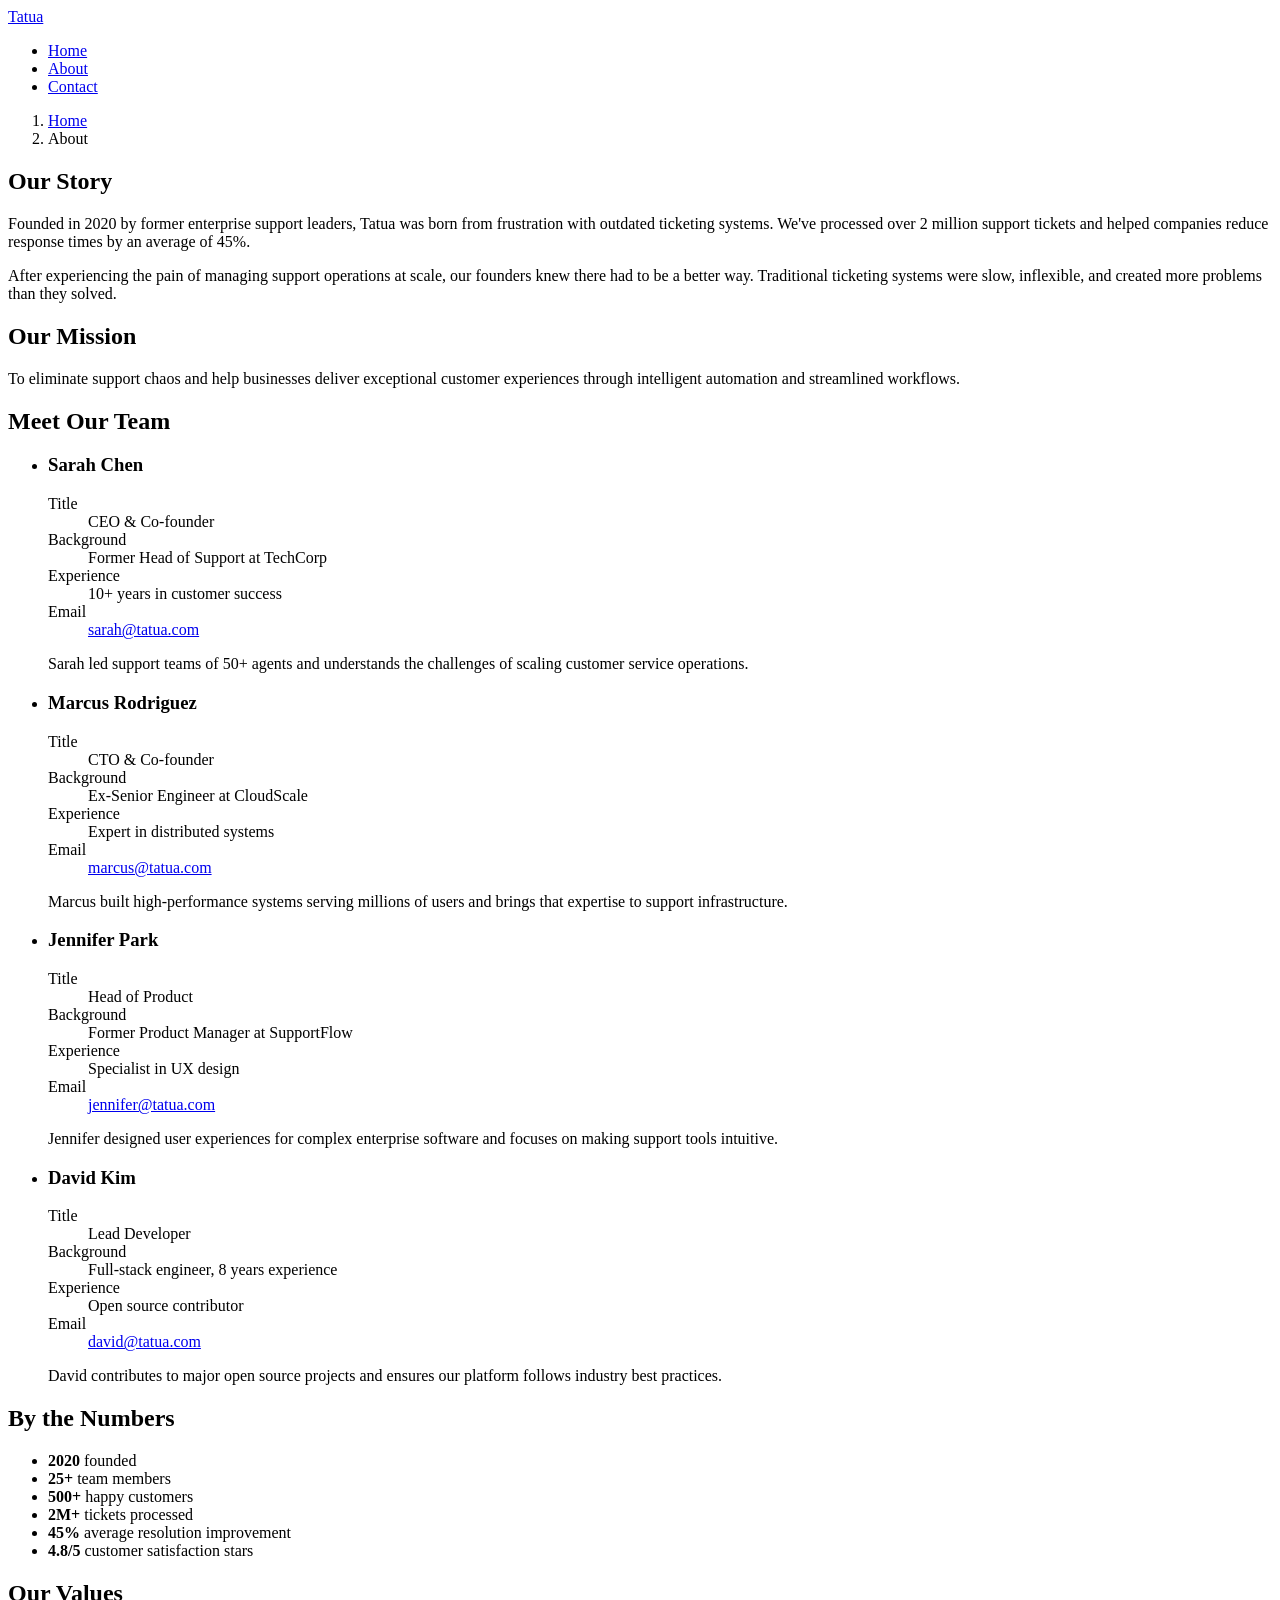
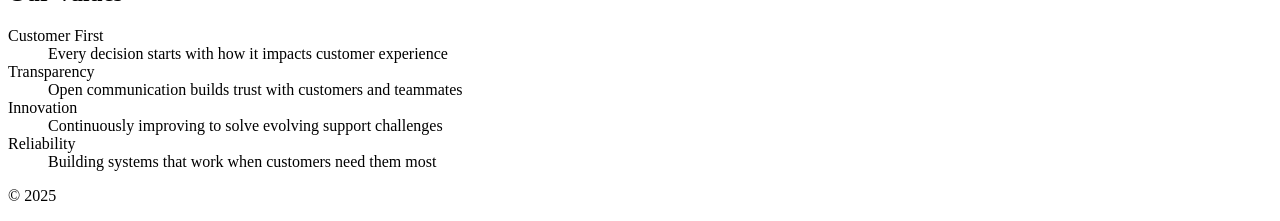
==== pages/about.html @ d792d6c8 "Implement the about.html" ====
<!DOCTYPE html>
<html lang="en">

<head>
    <meta charset="UTF-8">
    <meta name="viewport" content="width=device-width, initial-scale=1.0">
    <title>About Us - Tatua Solutions</title>
    <meta name="description"
        content="Learn about Tatua's mission to eliminate support chaos and meet our team of enterprise support experts.">
    <link rel="stylesheet" href="about.css">
</head>

<body>

    <header>
        <nav>
            <a href="home.html">Tatua</a>
            <ul>
                <li><a href="home.html">Home</a></li>
                <li><a href="about.html">About</a></li>
                <li><a href="contact.html">Contact</a></li>
            </ul>
        </nav>
    </header>

    <nav aria-label="breadcrumb">
        <ol>
            <li><a href="home.html">Home</a></li>
            <li aria-current="page">About</li>
        </ol>
    </nav>

    <main>

        <section id="story">
            <h2>Our Story</h2>
            <p>Founded in 2020 by former enterprise support leaders, Tatua was born from frustration with outdated
                ticketing systems. We've processed over 2 million support tickets and helped companies reduce response
                times by an average of 45%.</p>
            <p>After experiencing the pain of managing support operations at scale, our founders knew there had to be a
                better way. Traditional ticketing systems were slow, inflexible, and created more problems than they
                solved.</p>
        </section>

        <section id="mission">
            <h2>Our Mission</h2>
            <p>To eliminate support chaos and help businesses deliver exceptional customer experiences through
                intelligent automation and streamlined workflows.</p>
        </section>

        <section id="team">
            <h2>Meet Our Team</h2>
            <ul>
                <li>
                    <h3>Sarah Chen</h3>
                    <dl>
                        <dt>Title</dt>
                        <dd>CEO &amp; Co-founder</dd>
                        <dt>Background</dt>
                        <dd>Former Head of Support at TechCorp</dd>
                        <dt>Experience</dt>
                        <dd>10+ years in customer success</dd>
                        <dt>Email</dt>
                        <dd><a href="mailto:sarah@tatua.com">sarah@tatua.com</a></dd>
                    </dl>
                    <p>Sarah led support teams of 50+ agents and understands the challenges of scaling customer service
                        operations.</p>
                </li>
                <li>
                    <h3>Marcus Rodriguez</h3>
                    <dl>
                        <dt>Title</dt>
                        <dd>CTO &amp; Co-founder</dd>
                        <dt>Background</dt>
                        <dd>Ex-Senior Engineer at CloudScale</dd>
                        <dt>Experience</dt>
                        <dd>Expert in distributed systems</dd>
                        <dt>Email</dt>
                        <dd><a href="mailto:marcus@tatua.com">marcus@tatua.com</a></dd>
                    </dl>
                    <p>Marcus built high-performance systems serving millions of users and brings that expertise to
                        support infrastructure.</p>
                </li>
                <li>
                    <h3>Jennifer Park</h3>
                    <dl>
                        <dt>Title</dt>
                        <dd>Head of Product</dd>
                        <dt>Background</dt>
                        <dd>Former Product Manager at SupportFlow</dd>
                        <dt>Experience</dt>
                        <dd>Specialist in UX design</dd>
                        <dt>Email</dt>
                        <dd><a href="mailto:jennifer@tatua.com">jennifer@tatua.com</a></dd>
                    </dl>
                    <p>Jennifer designed user experiences for complex enterprise software and focuses on making support
                        tools intuitive.</p>
                </li>
                <li>
                    <h3>David Kim</h3>
                    <dl>
                        <dt>Title</dt>
                        <dd>Lead Developer</dd>
                        <dt>Background</dt>
                        <dd>Full-stack engineer, 8 years experience</dd>
                        <dt>Experience</dt>
                        <dd>Open source contributor</dd>
                        <dt>Email</dt>
                        <dd><a href="mailto:david@tatua.com">david@tatua.com</a></dd>
                    </dl>
                    <p>David contributes to major open source projects and ensures our platform follows industry best
                        practices.</p>
                </li>
            </ul>
        </section>

        <section id="company-stats">
            <h2>By the Numbers</h2>
            <ul>
                <li><strong>2020</strong> founded</li>
                <li><strong>25+</strong> team members</li>
                <li><strong>500+</strong> happy customers</li>
                <li><strong>2M+</strong> tickets processed</li>
                <li><strong>45%</strong> average resolution improvement</li>
                <li><strong>4.8/5</strong> customer satisfaction stars</li>
            </ul>
        </section>

        <section id="values">
            <h2>Our Values</h2>
            <dl>
                <dt>Customer First</dt>
                <dd>Every decision starts with how it impacts customer experience</dd>
                <dt>Transparency</dt>
                <dd>Open communication builds trust with customers and teammates</dd>
                <dt>Innovation</dt>
                <dd>Continuously improving to solve evolving support challenges</dd>
                <dt>Reliability</dt>
                <dd>Building systems that work when customers need them most</dd>
            </dl>
        </section>

    </main>

    <footer>
        <p>&copy; 2025
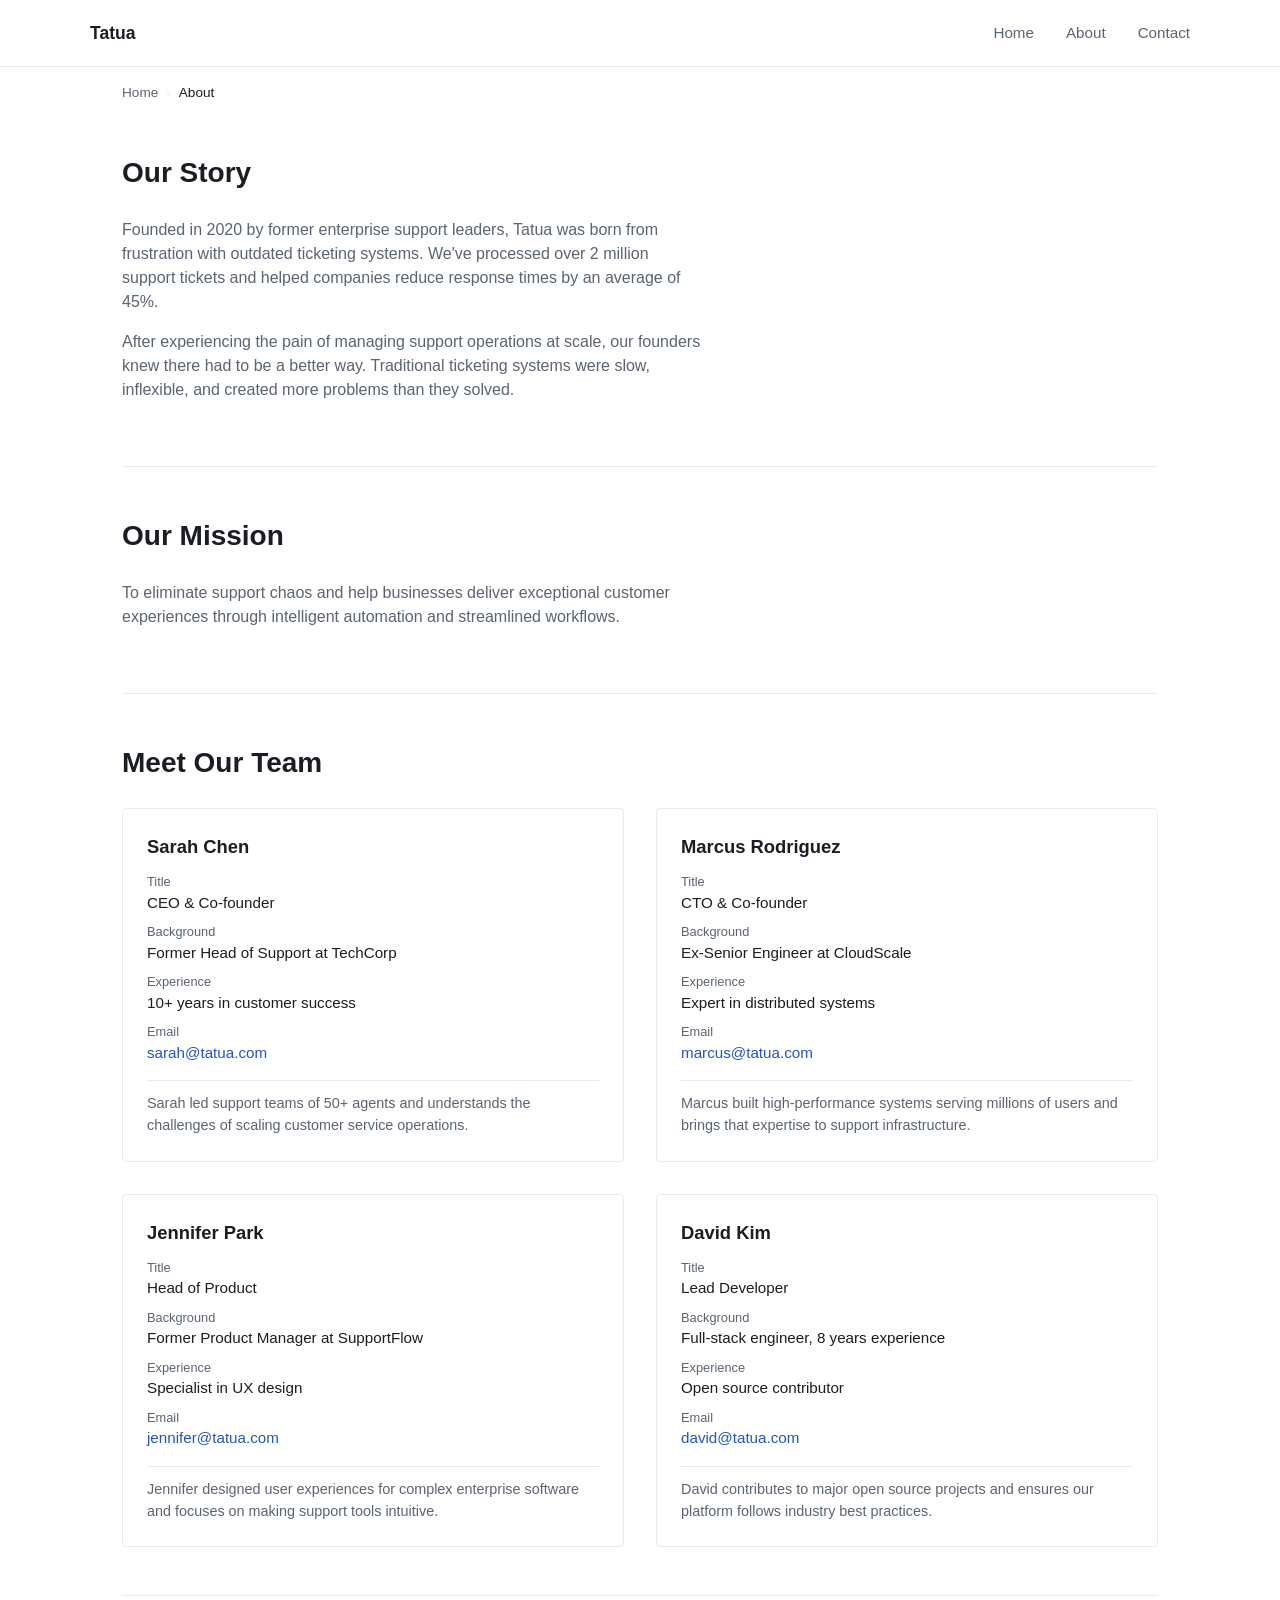
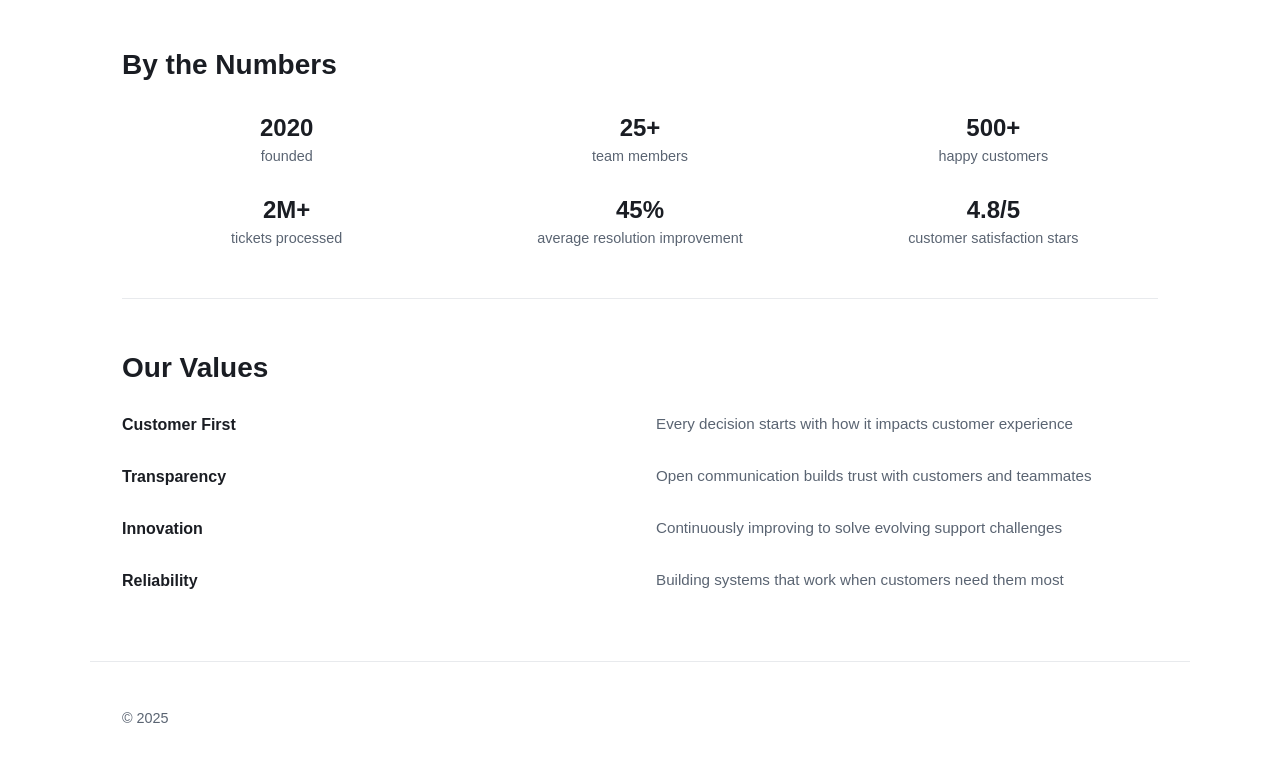
==== commit c53abe84: "Implement about page which features team profiles, breadcrumb, and definition lists" ====
--- a/pages/about.html
+++ b/pages/about.html
@@ -143,4 +143,9 @@
     </main>
 
     <footer>
-        <p>&copy; 2025+        <p>&copy; 2025
+            </footer>
+            
+            </body>
+            
+            </html>
--- a/pages/about.css
+++ b/pages/about.css
@@ -0,0 +1,277 @@
+/* about.css */
+
+:root {
+    --color-bg: #FFFFFF;
+    --color-text: #1A1D23;
+    --color-muted: #5A6472;
+    --color-accent: #2554C7;
+    --color-border: #E8EAED;
+    --font-body: -apple-system, BlinkMacSystemFont, "Segoe UI", Roboto, Helvetica, Arial, sans-serif;
+}
+
+* {
+    box-sizing: border-box;
+}
+
+body {
+    margin: 0;
+    font-family: var(--font-body);
+    color: var(--color-text);
+    line-height: 1.5;
+    background: var(--color-bg);
+}
+
+/* ---------- Header / Nav ---------- */
+
+header {
+    border-bottom: 1px solid var(--color-border);
+    padding: 1.25rem 2rem;
+}
+
+header nav {
+    max-width: 1100px;
+    margin: 0 auto;
+    display: flex;
+    align-items: center;
+    justify-content: space-between;
+}
+
+header nav>a {
+    font-weight: 700;
+    font-size: 1.1rem;
+    color: var(--color-text);
+    text-decoration: none;
+}
+
+header nav ul {
+    list-style: none;
+    display: flex;
+    gap: 2rem;
+    margin: 0;
+    padding: 0;
+}
+
+header nav ul a {
+    color: var(--color-muted);
+    text-decoration: none;
+    font-size: 0.95rem;
+}
+
+header nav ul a:hover,
+header nav ul a:focus {
+    color: var(--color-accent);
+}
+
+/* ---------- Breadcrumb ---------- */
+
+nav[aria-label="breadcrumb"] {
+    max-width: 1100px;
+    margin: 0 auto;
+    padding: 1rem 2rem 0;
+}
+
+nav[aria-label="breadcrumb"] ol {
+    list-style: none;
+    display: flex;
+    gap: 0.5rem;
+    margin: 0;
+    padding: 0;
+    font-size: 0.85rem;
+    color: var(--color-muted);
+}
+
+nav[aria-label="breadcrumb"] li:not(:last-child)::after {
+    content: "›";
+    margin-left: 0.5rem;
+    color: var(--color-border);
+}
+
+nav[aria-label="breadcrumb"] a {
+    color: var(--color-muted);
+    text-decoration: none;
+}
+
+nav[aria-label="breadcrumb"] a:hover,
+nav[aria-label="breadcrumb"] a:focus {
+    color: var(--color-accent);
+}
+
+nav[aria-label="breadcrumb"] li[aria-current="page"] {
+    color: var(--color-text);
+}
+
+/* ---------- Main sections ---------- */
+
+main {
+    max-width: 1100px;
+    margin: 0 auto;
+    padding: 0 2rem;
+}
+
+section {
+    padding: 3rem 0;
+    border-bottom: 1px solid var(--color-border);
+}
+
+section:last-of-type {
+    border-bottom: none;
+}
+
+section h2 {
+    font-size: 1.75rem;
+    margin: 0 0 1.5rem;
+}
+
+#story p,
+#mission p {
+    max-width: 65ch;
+    color: var(--color-muted);
+}
+
+/* ---------- Team ---------- */
+
+#team ul {
+    list-style: none;
+    margin: 0;
+    padding: 0;
+    display: grid;
+    grid-template-columns: repeat(2, 1fr);
+    gap: 2rem;
+}
+
+#team li {
+    border: 1px solid var(--color-border);
+    border-radius: 4px;
+    padding: 1.5rem;
+}
+
+#team h3 {
+    margin: 0 0 0.75rem;
+    font-size: 1.15rem;
+}
+
+#team dl {
+    margin: 0 0 1rem;
+}
+
+#team dt {
+    font-size: 0.8rem;
+    color: var(--color-muted);
+    margin-top: 0.5rem;
+}
+
+#team dt:first-child {
+    margin-top: 0;
+}
+
+#team dd {
+    margin: 0;
+    font-size: 0.95rem;
+}
+
+#team dd a {
+    color: var(--color-accent);
+    text-decoration: none;
+}
+
+#team li>p {
+    font-size: 0.9rem;
+    color: var(--color-muted);
+    margin: 0.75rem 0 0;
+    border-top: 1px solid var(--color-border);
+    padding-top: 0.75rem;
+}
+
+/* ---------- Company stats ---------- */
+
+#company-stats ul {
+    list-style: none;
+    margin: 0;
+    padding: 0;
+    display: grid;
+    grid-template-columns: repeat(3, 1fr);
+    gap: 1.5rem;
+    text-align: center;
+}
+
+#company-stats li {
+    font-size: 0.9rem;
+    color: var(--color-muted);
+}
+
+#company-stats li strong {
+    display: block;
+    font-size: 1.5rem;
+    color: var(--color-text);
+    font-weight: 700;
+}
+
+/* ---------- Values ---------- */
+
+#values dl {
+    display: grid;
+    grid-template-columns: repeat(2, 1fr);
+    gap: 1.5rem 2rem;
+}
+
+#values dt {
+    font-weight: 700;
+    margin-bottom: 0.25rem;
+}
+
+#values dd {
+    margin: 0;
+    color: var(--color-muted);
+    font-size: 0.95rem;
+}
+
+/* ---------- Footer ---------- */
+
+footer {
+    max-width: 1100px;
+    margin: 0 auto;
+    padding: 2rem;
+    border-top: 1px solid var(--color-border);
+    font-size: 0.9rem;
+    color: var(--color-muted);
+}
+
+footer ul {
+    list-style: none;
+    margin: 0.5rem 0 0;
+    padding: 0;
+    display: flex;
+    gap: 1.5rem;
+    flex-wrap: wrap;
+}
+
+footer a {
+    color: var(--color-muted);
+    text-decoration: none;
+}
+
+footer a:hover,
+footer a:focus {
+    color: var(--color-accent);
+}
+
+/* ---------- Responsive ---------- */
+
+@media (max-width: 700px) {
+    header nav {
+        flex-direction: column;
+        gap: 1rem;
+    }
+
+    #team ul {
+        grid-template-columns: 1fr;
+    }
+
+    #company-stats ul {
+        grid-template-columns: repeat(2, 1fr);
+    }
+
+    #values dl {
+        grid-template-columns: 1fr;
+    }
+}
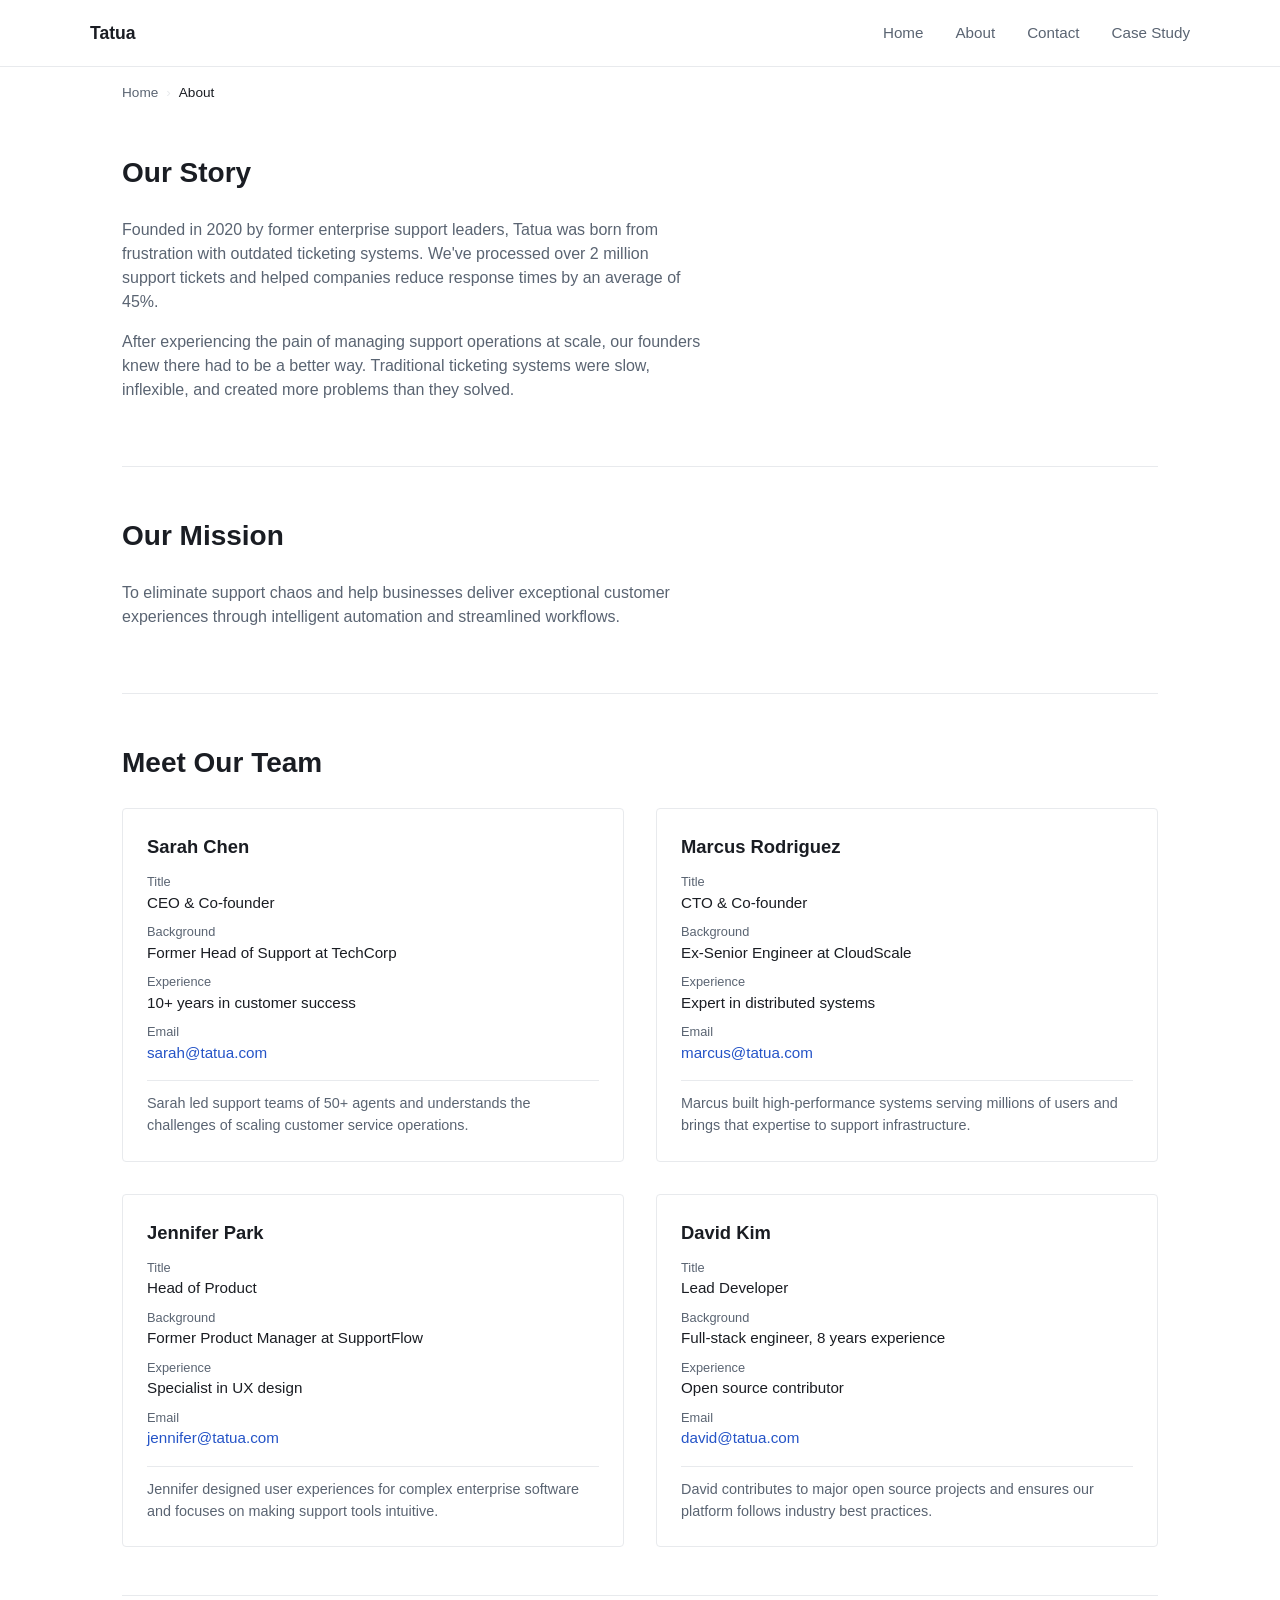
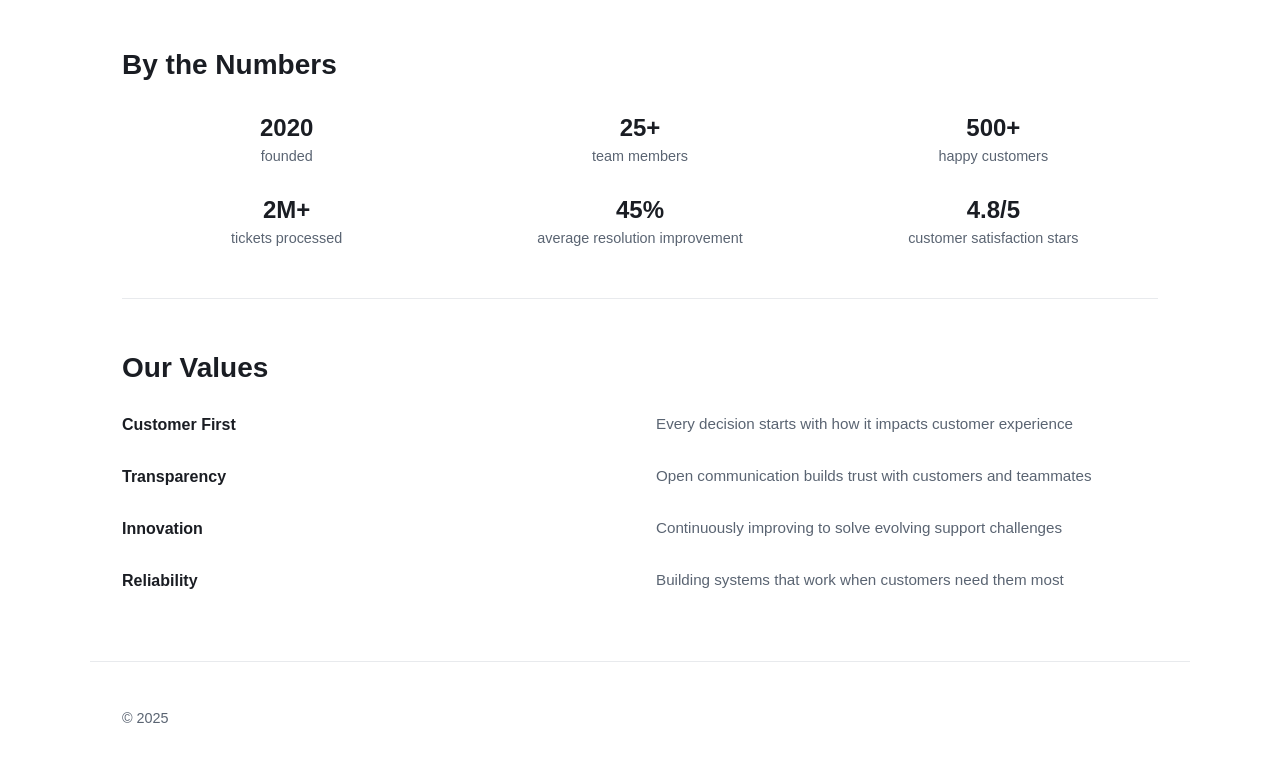
==== commit 9c51fd38: "Implement case study page and add its css" ====
--- a/pages/about.html
+++ b/pages/about.html
@@ -19,6 +19,7 @@
                 <li><a href="home.html">Home</a></li>
                 <li><a href="about.html">About</a></li>
                 <li><a href="contact.html">Contact</a></li>
+                <li><a href="case-study.html">Case Study</a></li>
             </ul>
         </nav>
     </header>
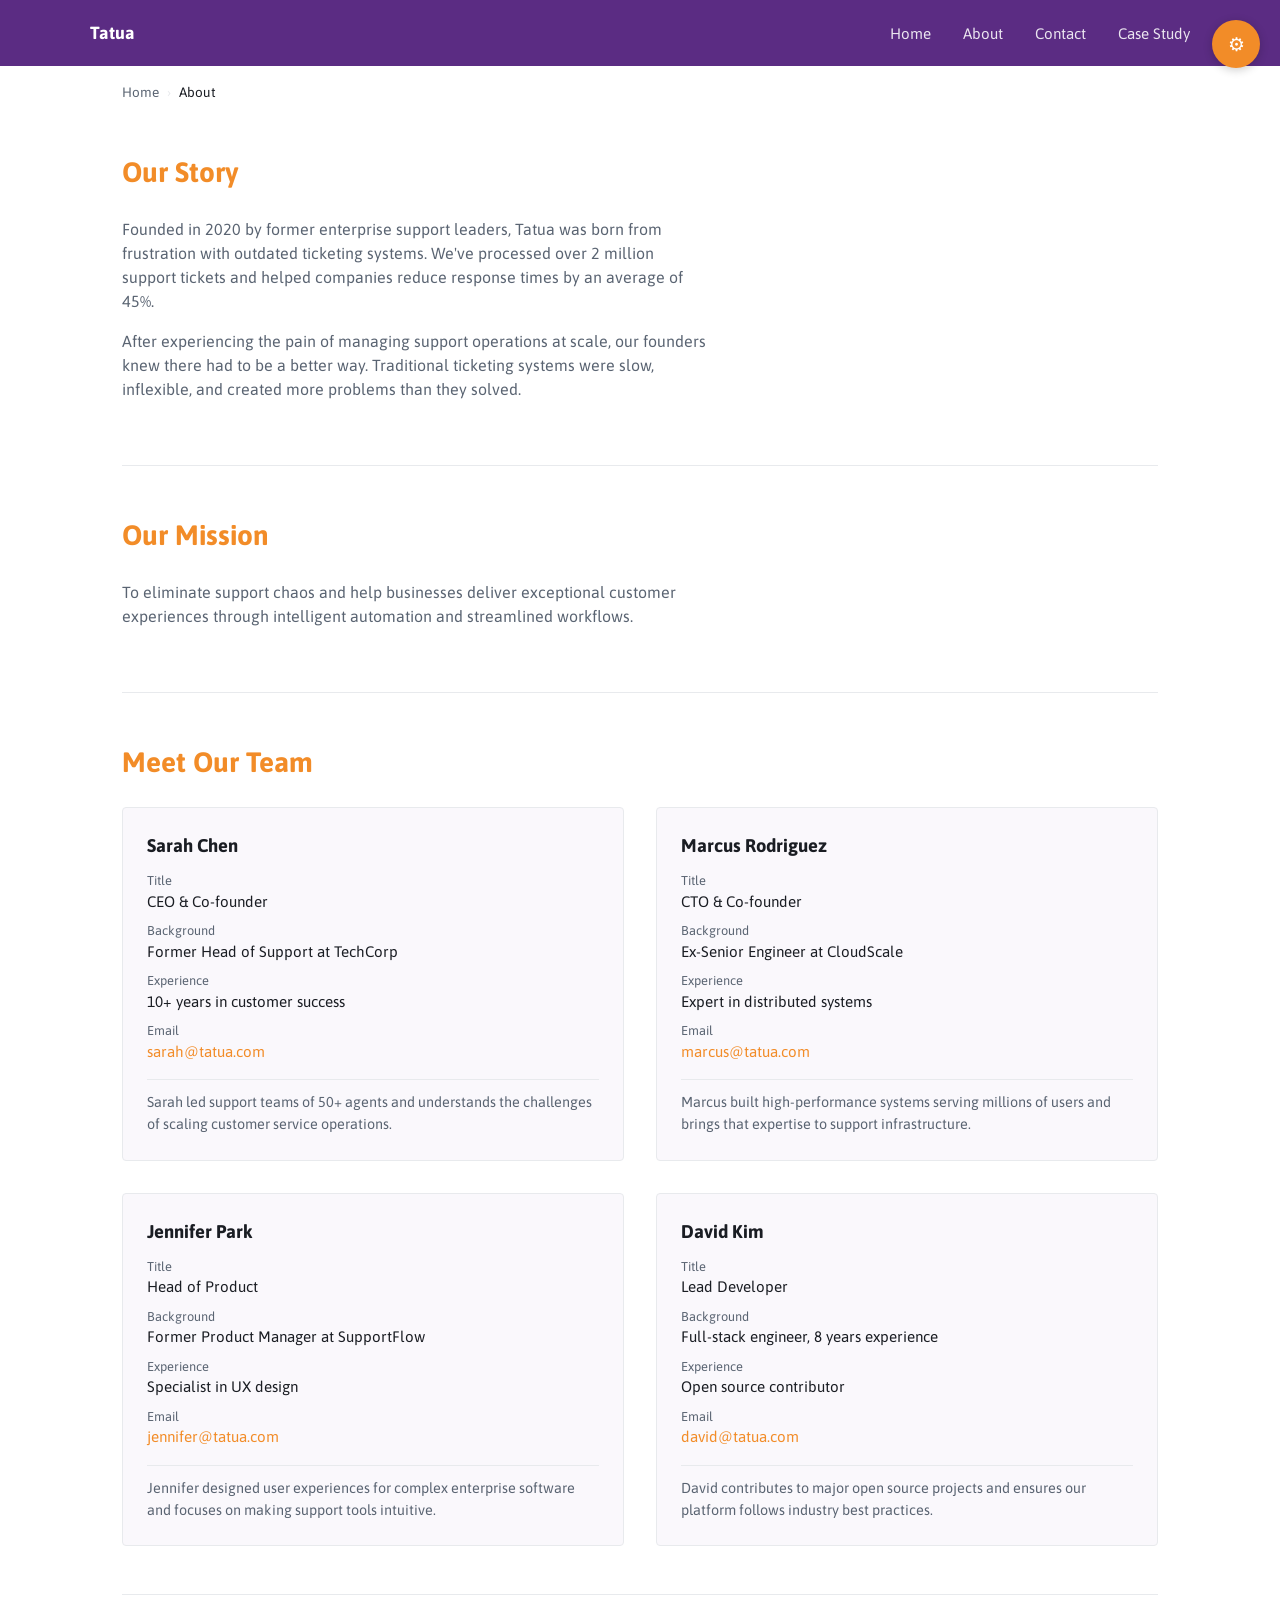
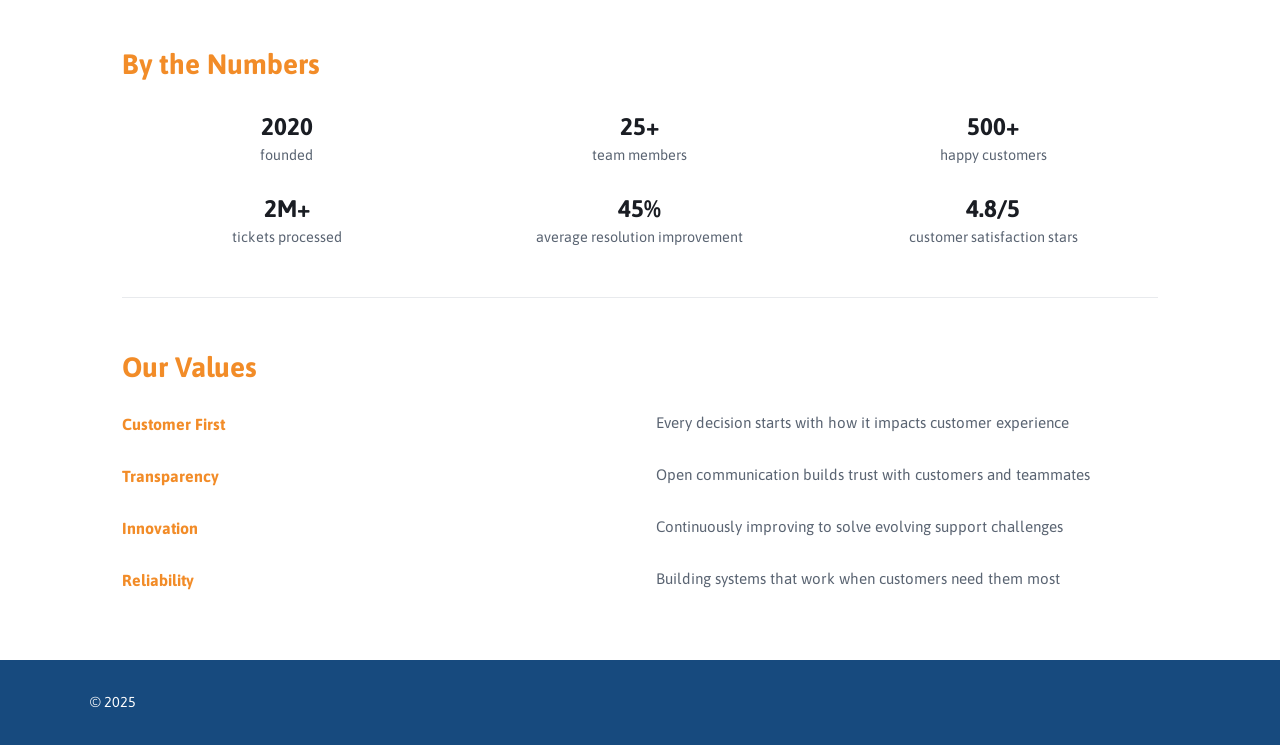
==== commit df42974b: "Add settings panel" ====
--- a/pages/about.html
+++ b/pages/about.html
@@ -1,16 +1,79 @@
 <!DOCTYPE html>
-<html lang="en">
+<html lang="en" data-theme="purple" data-mode="light">
 
 <head>
     <meta charset="UTF-8">
     <meta name="viewport" content="width=device-width, initial-scale=1.0">
+    <link rel="icon" type="image/png" href="../assets/tatua-favicon.png" />
     <title>About Us - Tatua Solutions</title>
     <meta name="description"
         content="Learn about Tatua's mission to eliminate support chaos and meet our team of enterprise support experts.">
+    <link rel="preconnect" href="https://fonts.googleapis.com">
+    <link rel="preconnect" href="https://fonts.gstatic.com" crossorigin>
+    <link
+        href="https://fonts.googleapis.com/css2?family=Asap:wght@400;500;600;700&family=Lexend+Deca:wght@400;500;600;700&family=Inter:wght@400;500;600;700&display=swap"
+        rel="stylesheet">
+
+    <link rel="stylesheet" href="tokens.css">
+    <link rel="stylesheet" href="settings-panel.css">
     <link rel="stylesheet" href="about.css">
 </head>
 
 <body>
+    
+
+    <button class="settings-toggle" id="settingsToggle" aria-label="Open display settings">⚙</button>
+    <div class="settings-backdrop" id="settingsBackdrop"></div>
+
+    <aside class="settings-panel" id="settingsPanel" aria-label="Display settings">
+        <h2>Display settings</h2>
+
+        <div class="settings-group">
+            <span class="group-label">Color theme</span>
+            <div class="swatch-row" role="group" aria-label="Color theme">
+                <button class="swatch swatch-purple" data-theme-btn="purple" aria-pressed="true"
+                    title="Purple"></button>
+                <button class="swatch swatch-orange" data-theme-btn="orange" aria-pressed="false"
+                    title="Orange"></button>
+                <button class="swatch swatch-blue" data-theme-btn="blue" aria-pressed="false" title="Blue"></button>
+            </div>
+        </div>
+
+        <div class="settings-group">
+            <span class="group-label">Appearance</span>
+            <div class="mode-row" role="group" aria-label="Light or dark mode">
+                <button data-mode-btn="light" aria-pressed="true">Light</button>
+                <button data-mode-btn="dark" aria-pressed="false">Dark</button>
+            </div>
+        </div>
+
+        <div class="settings-group">
+            <label class="group-label" for="fontScale">Font size <span class="range-value"
+                    id="fontScaleValue">100%</span></label>
+            <input type="range" id="fontScale" min="87.5" max="125" step="1" value="100">
+        </div>
+
+        <div class="settings-group">
+            <label class="group-label" for="spacing">Spacing <span class="range-value"
+                    id="spacingValue">Default</span></label>
+            <input type="range" id="spacing" min="0.75" max="1.5" step="0.05" value="1">
+        </div>
+
+        <div class="settings-group">
+            <label class="group-label" for="radius">Corner roundness <span class="range-value"
+                    id="radiusValue">4px</span></label>
+            <input type="range" id="radius" min="0" max="16" step="1" value="4">
+        </div>
+
+        <div class="settings-group">
+            <label class="group-label" for="fontFamily">Typeface</label>
+            <select id="fontFamily">
+                <option value="asap">Asap (default)</option>
+                <option value="lexend">Lexend Deca</option>
+                <option value="inter">Inter</option>
+            </select>
+        </div>
+    </aside>
 
     <header>
         <nav>
@@ -144,9 +207,11 @@
     </main>
 
     <footer>
-        <p>&copy; 2025
-            </footer>
-            
-            </body>
-            
-            </html>+        <p>&copy; 2025</p>
+    </footer>
+
+    <script src="settings.js"></script>
+
+</body>
+
+</html>
--- a/pages/tokens.css
+++ b/pages/tokens.css
@@ -0,0 +1,74 @@
+/* ============================================================
+   TOKENS — shared across all pages
+   ============================================================ */
+
+:root {
+    /* Brand colors */
+    --brand-purple: #5B2C83;
+    --brand-purple-dark: #452066;
+    --brand-orange: #F28C28;
+    --brand-blue: #174A7E;
+    --brand-blue-light: #EAF2F8;
+
+    /* Neutral colors */
+    --color-bg: #FFFFFF;
+    --color-surface: #FAF8FC;
+    --color-text: #1A1D23;
+    --color-muted: #5A6472;
+    --color-border: #E8EAED;
+
+    /* Semantic roles */
+    --color-nav-bg: var(--brand-purple);
+    --color-nav-text: #FFFFFF;
+
+    --color-heading: var(--brand-orange);
+
+    --color-accent: var(--brand-orange);
+    --color-accent-text: #FFFFFF;
+
+    --color-footer-bg: var(--brand-blue);
+    --color-footer-text: #FFFFFF;
+
+    /* User-adjustable settings */
+    --space-scale: 1;
+    --radius-base: 4px;
+    --font-body: 'Asap', -apple-system, BlinkMacSystemFont, sans-serif;
+}
+
+/* ============================================================
+   COLOR THEMES
+   ============================================================ */
+
+[data-theme="purple"] {
+    --color-nav-bg: var(--brand-purple);
+    --color-heading: var(--brand-orange);
+    --color-accent: var(--brand-orange);
+    --color-footer-bg: var(--brand-blue);
+}
+
+[data-theme="orange"] {
+    --color-nav-bg: var(--brand-orange);
+    --color-heading: var(--brand-purple);
+    --color-accent: var(--brand-purple);
+    --color-footer-bg: var(--brand-blue);
+}
+
+[data-theme="blue"] {
+    --color-nav-bg: var(--brand-blue);
+    --color-heading: var(--brand-orange);
+    --color-accent: var(--brand-orange);
+    --color-footer-bg: var(--brand-purple);
+}
+
+/* ============================================================
+   DARK MODE
+   ============================================================ */
+
+[data-mode="dark"] {
+    --color-bg: #14161A;
+    --color-surface: #1B1E24;
+    --color-text: #ECEDEF;
+    --color-muted: #9AA3AF;
+    --color-border: #2A2E36;
+    --brand-blue-light: #1E2A38;
+}
--- a/pages/settings-panel.css
+++ b/pages/settings-panel.css
@@ -0,0 +1,152 @@
+/* ============================================================
+   SETTINGS PANEL — shared across all pages
+   Link this (after tokens.css) on every page that includes the
+   settings-panel markup + settings.js.
+   ============================================================ */
+
+.settings-toggle {
+    position: fixed;
+    top: 1.25rem;
+    right: 1.25rem;
+    z-index: 100;
+    width: 48px;
+    height: 48px;
+    border-radius: 50%;
+    background: var(--color-accent);
+    color: var(--color-accent-text);
+    border: none;
+    cursor: pointer;
+    font-size: 1.2rem;
+    box-shadow: 0 2px 10px rgba(0, 0, 0, 0.2);
+    display: flex;
+    align-items: center;
+    justify-content: center;
+}
+
+.settings-panel {
+    position: fixed;
+    top: 0;
+    right: 0;
+    height: 100%;
+    width: 320px;
+    background: var(--color-bg);
+    color: var(--color-text);
+    border-left: 1px solid var(--color-border);
+    padding: 1.5rem;
+    overflow-y: auto;
+    z-index: 99;
+    transform: translateX(100%);
+    transition: transform 0.25s ease;
+    font-size: 0.9rem;
+}
+
+.settings-panel.open {
+    transform: translateX(0);
+}
+
+.settings-panel h2 {
+    font-size: 1.1rem;
+    margin: 0 0 1.25rem;
+}
+
+.settings-group {
+    margin-bottom: 1.5rem;
+}
+
+.settings-group label.group-label {
+    display: block;
+    font-weight: 600;
+    font-size: 0.8rem;
+    color: var(--color-muted);
+    margin-bottom: 0.6rem;
+}
+
+.swatch-row {
+    display: flex;
+    gap: 0.6rem;
+}
+
+.swatch {
+    width: 36px;
+    height: 36px;
+    border-radius: 50%;
+    border: 2px solid transparent;
+    cursor: pointer;
+    display: flex;
+    align-items: center;
+    justify-content: center;
+    color: #fff;
+    font-size: 0.7rem;
+}
+
+.swatch[aria-pressed="true"] {
+    border-color: var(--color-text);
+}
+
+.swatch-purple {
+    background: var(--brand-purple);
+}
+
+.swatch-orange {
+    background: var(--brand-orange);
+}
+
+.swatch-blue {
+    background: var(--brand-blue);
+}
+
+.mode-row {
+    display: flex;
+    gap: 0.5rem;
+}
+
+.mode-row button {
+    flex: 1;
+    padding: 0.5rem;
+    border-radius: var(--radius-base);
+    border: 1px solid var(--color-border);
+    background: var(--color-surface);
+    color: var(--color-text);
+    cursor: pointer;
+    font-size: 0.85rem;
+}
+
+.mode-row button[aria-pressed="true"] {
+    border-color: var(--color-accent);
+    color: var(--color-accent);
+}
+
+.settings-group input[type="range"] {
+    width: 100%;
+}
+
+.settings-group .range-value {
+    color: var(--color-muted);
+    font-size: 0.8rem;
+}
+
+.settings-group select {
+    width: 100%;
+    padding: 0.5rem;
+    border-radius: var(--radius-base);
+    border: 1px solid var(--color-border);
+    background: var(--color-surface);
+    color: var(--color-text);
+    font-family: inherit;
+    font-size: 0.85rem;
+}
+
+.settings-backdrop {
+    position: fixed;
+    inset: 0;
+    background: rgba(0, 0, 0, 0.3);
+    z-index: 98;
+    opacity: 0;
+    pointer-events: none;
+    transition: opacity 0.2s ease;
+}
+
+.settings-backdrop.open {
+    opacity: 1;
+    pointer-events: auto;
+}
--- a/pages/about.css
+++ b/pages/about.css
@@ -1,13 +1,8 @@
-/* about.css */
-
-:root {
-    --color-bg: #FFFFFF;
-    --color-text: #1A1D23;
-    --color-muted: #5A6472;
-    --color-accent: #2554C7;
-    --color-border: #E8EAED;
-    --font-body: -apple-system, BlinkMacSystemFont, "Segoe UI", Roboto, Helvetica, Arial, sans-serif;
-}
+/* about.css
+   Page-specific styles only. Colors, spacing, radius and typeface
+   come from tokens.css (linked before this file), so the settings
+   panel can restyle this page the same way it does home.
+*/
 
 * {
     box-sizing: border-box;
@@ -19,13 +14,14 @@
     color: var(--color-text);
     line-height: 1.5;
     background: var(--color-bg);
+    transition: background 0.2s ease, color 0.2s ease;
 }
 
 /* ---------- Header / Nav ---------- */
 
 header {
-    border-bottom: 1px solid var(--color-border);
-    padding: 1.25rem 2rem;
+    background: var(--color-nav-bg);
+    padding: calc(1.25rem * var(--space-scale)) 2rem;
 }
 
 header nav {
@@ -39,7 +35,7 @@
 header nav>a {
     font-weight: 700;
     font-size: 1.1rem;
-    color: var(--color-text);
+    color: var(--color-nav-text);
     text-decoration: none;
 }
 
@@ -52,14 +48,15 @@
 }
 
 header nav ul a {
-    color: var(--color-muted);
+    color: var(--color-nav-text);
     text-decoration: none;
     font-size: 0.95rem;
+    opacity: 0.88;
 }
 
 header nav ul a:hover,
 header nav ul a:focus {
-    color: var(--color-accent);
+    opacity: 1;
 }
 
 /* ---------- Breadcrumb ---------- */
@@ -109,7 +106,7 @@
 }
 
 section {
-    padding: 3rem 0;
+    padding: calc(3rem * var(--space-scale)) 0;
     border-bottom: 1px solid var(--color-border);
 }
 
@@ -119,7 +116,8 @@
 
 section h2 {
     font-size: 1.75rem;
-    margin: 0 0 1.5rem;
+    margin: 0 0 calc(1.5rem * var(--space-scale));
+    color: var(--color-heading);
 }
 
 #story p,
@@ -136,13 +134,14 @@
     padding: 0;
     display: grid;
     grid-template-columns: repeat(2, 1fr);
-    gap: 2rem;
+    gap: calc(2rem * var(--space-scale));
 }
 
 #team li {
     border: 1px solid var(--color-border);
-    border-radius: 4px;
-    padding: 1.5rem;
+    border-radius: var(--radius-base);
+    padding: calc(1.5rem * var(--space-scale));
+    background: var(--color-surface);
 }
 
 #team h3 {
@@ -190,7 +189,7 @@
     padding: 0;
     display: grid;
     grid-template-columns: repeat(3, 1fr);
-    gap: 1.5rem;
+    gap: calc(1.5rem * var(--space-scale));
     text-align: center;
 }
 
@@ -211,12 +210,13 @@
 #values dl {
     display: grid;
     grid-template-columns: repeat(2, 1fr);
-    gap: 1.5rem 2rem;
+    gap: calc(1.5rem * var(--space-scale)) 2rem;
 }
 
 #values dt {
     font-weight: 700;
     margin-bottom: 0.25rem;
+    color: var(--color-heading);
 }
 
 #values dd {
@@ -228,12 +228,15 @@
 /* ---------- Footer ---------- */
 
 footer {
-    max-width: 1100px;
-    margin: 0 auto;
-    padding: 2rem;
-    border-top: 1px solid var(--color-border);
+    background: var(--color-footer-bg);
+    color: var(--color-footer-text);
+    padding: calc(2rem * var(--space-scale));
+}
+
+footer p {
+    max-width: 1100px;
+    margin: 0 auto;
     font-size: 0.9rem;
-    color: var(--color-muted);
 }
 
 footer ul {
@@ -246,13 +249,14 @@
 }
 
 footer a {
-    color: var(--color-muted);
-    text-decoration: none;
+    color: var(--color-footer-text);
+    text-decoration: none;
+    opacity: 0.85;
 }
 
 footer a:hover,
 footer a:focus {
-    color: var(--color-accent);
+    opacity: 1;
 }
 
 /* ---------- Responsive ---------- */
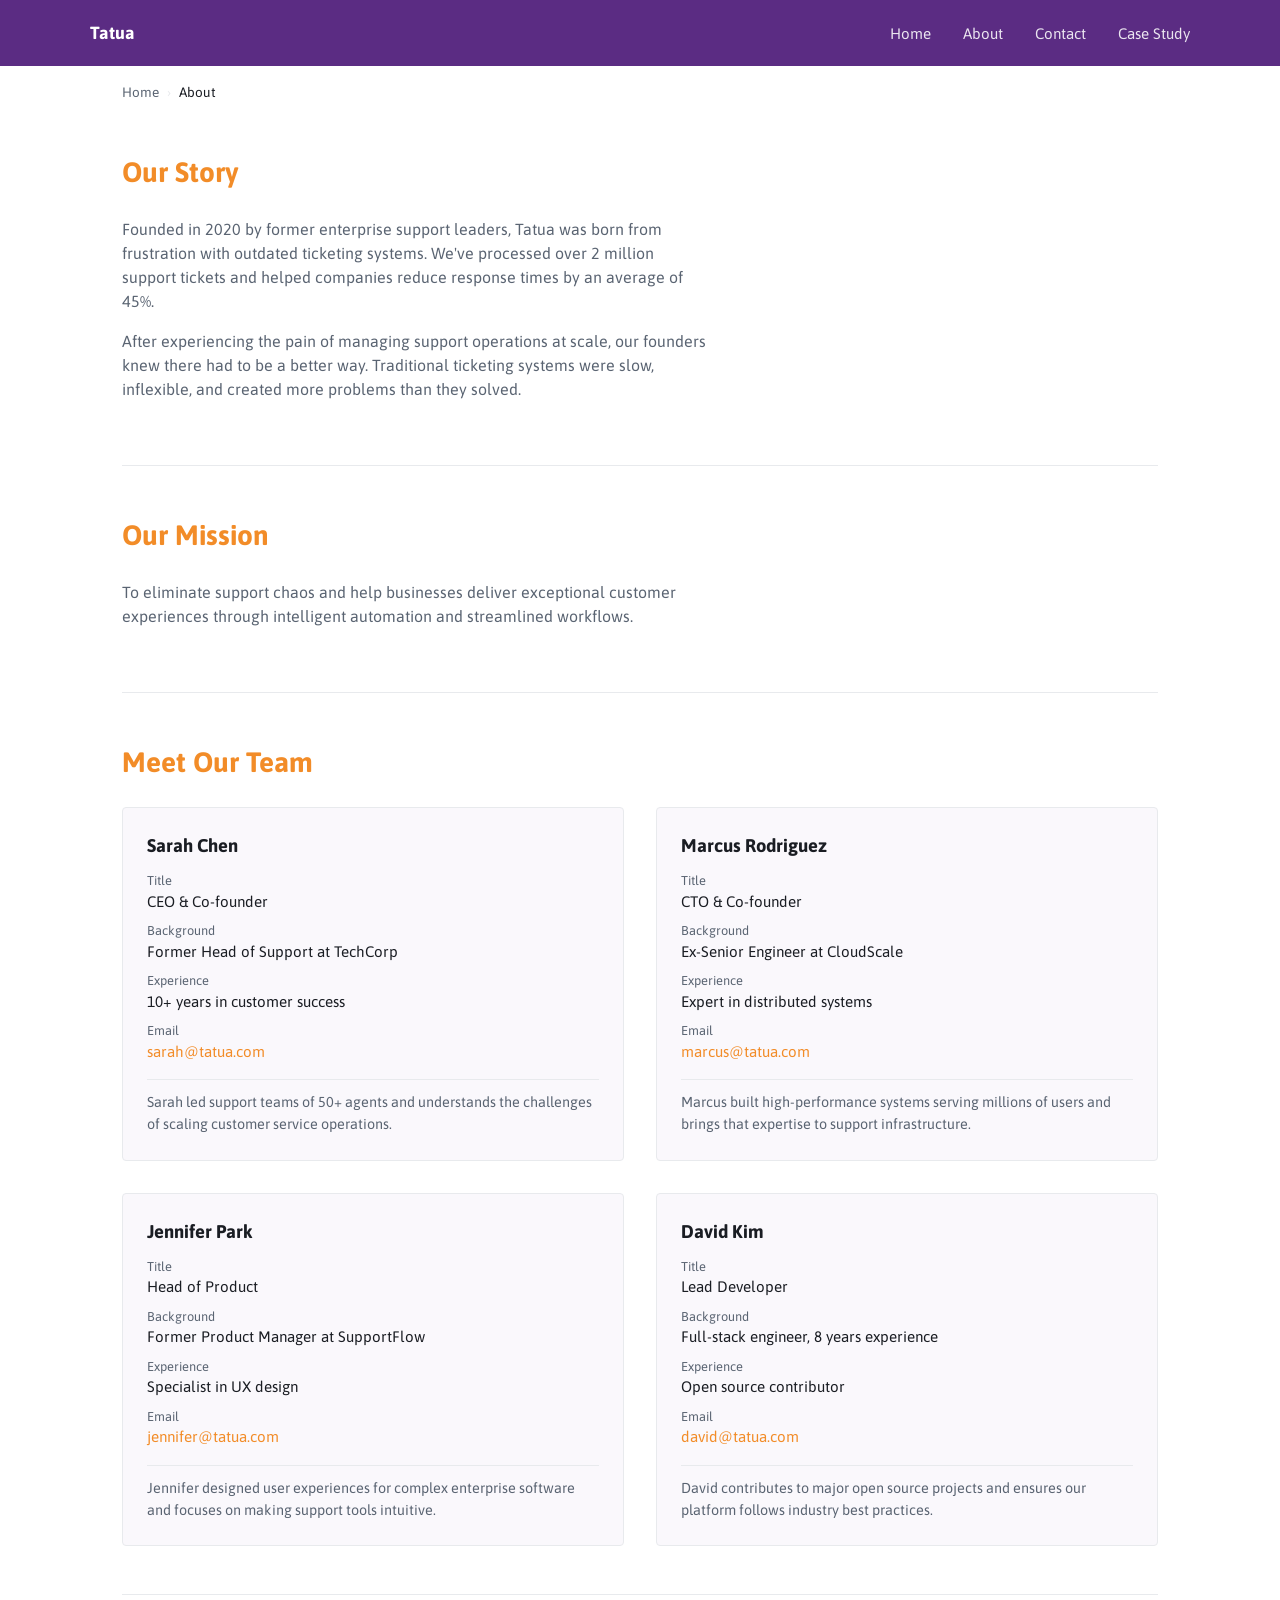
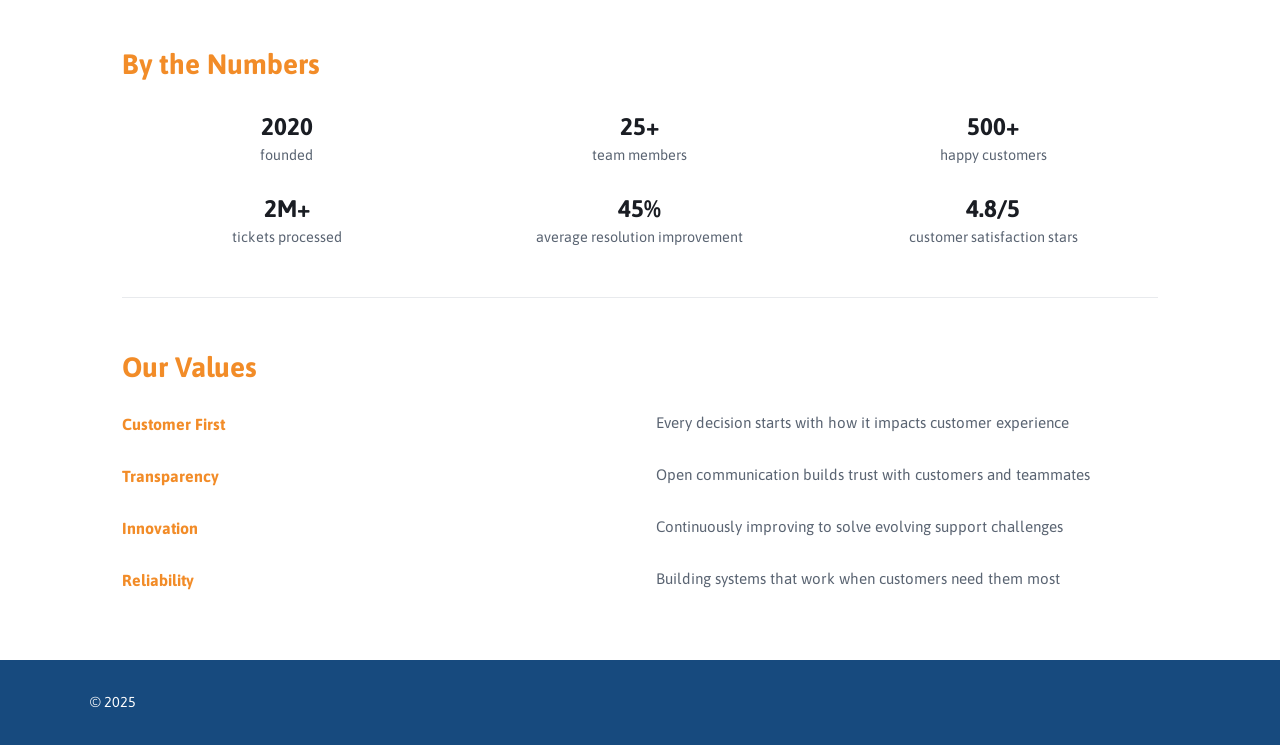
==== commit 5117289a: "Restrict settings panel to home page; persist settings across pages" ====
--- a/pages/about.html
+++ b/pages/about.html
@@ -15,65 +15,16 @@
         rel="stylesheet">
 
     <link rel="stylesheet" href="tokens.css">
-    <link rel="stylesheet" href="settings-panel.css">
     <link rel="stylesheet" href="about.css">
 </head>
 
 <body>
     
 
-    <button class="settings-toggle" id="settingsToggle" aria-label="Open display settings">⚙</button>
-    <div class="settings-backdrop" id="settingsBackdrop"></div>
+   
+    
 
-    <aside class="settings-panel" id="settingsPanel" aria-label="Display settings">
-        <h2>Display settings</h2>
-
-        <div class="settings-group">
-            <span class="group-label">Color theme</span>
-            <div class="swatch-row" role="group" aria-label="Color theme">
-                <button class="swatch swatch-purple" data-theme-btn="purple" aria-pressed="true"
-                    title="Purple"></button>
-                <button class="swatch swatch-orange" data-theme-btn="orange" aria-pressed="false"
-                    title="Orange"></button>
-                <button class="swatch swatch-blue" data-theme-btn="blue" aria-pressed="false" title="Blue"></button>
-            </div>
-        </div>
-
-        <div class="settings-group">
-            <span class="group-label">Appearance</span>
-            <div class="mode-row" role="group" aria-label="Light or dark mode">
-                <button data-mode-btn="light" aria-pressed="true">Light</button>
-                <button data-mode-btn="dark" aria-pressed="false">Dark</button>
-            </div>
-        </div>
-
-        <div class="settings-group">
-            <label class="group-label" for="fontScale">Font size <span class="range-value"
-                    id="fontScaleValue">100%</span></label>
-            <input type="range" id="fontScale" min="87.5" max="125" step="1" value="100">
-        </div>
-
-        <div class="settings-group">
-            <label class="group-label" for="spacing">Spacing <span class="range-value"
-                    id="spacingValue">Default</span></label>
-            <input type="range" id="spacing" min="0.75" max="1.5" step="0.05" value="1">
-        </div>
-
-        <div class="settings-group">
-            <label class="group-label" for="radius">Corner roundness <span class="range-value"
-                    id="radiusValue">4px</span></label>
-            <input type="range" id="radius" min="0" max="16" step="1" value="4">
-        </div>
-
-        <div class="settings-group">
-            <label class="group-label" for="fontFamily">Typeface</label>
-            <select id="fontFamily">
-                <option value="asap">Asap (default)</option>
-                <option value="lexend">Lexend Deca</option>
-                <option value="inter">Inter</option>
-            </select>
-        </div>
-    </aside>
+    
 
     <header>
         <nav>
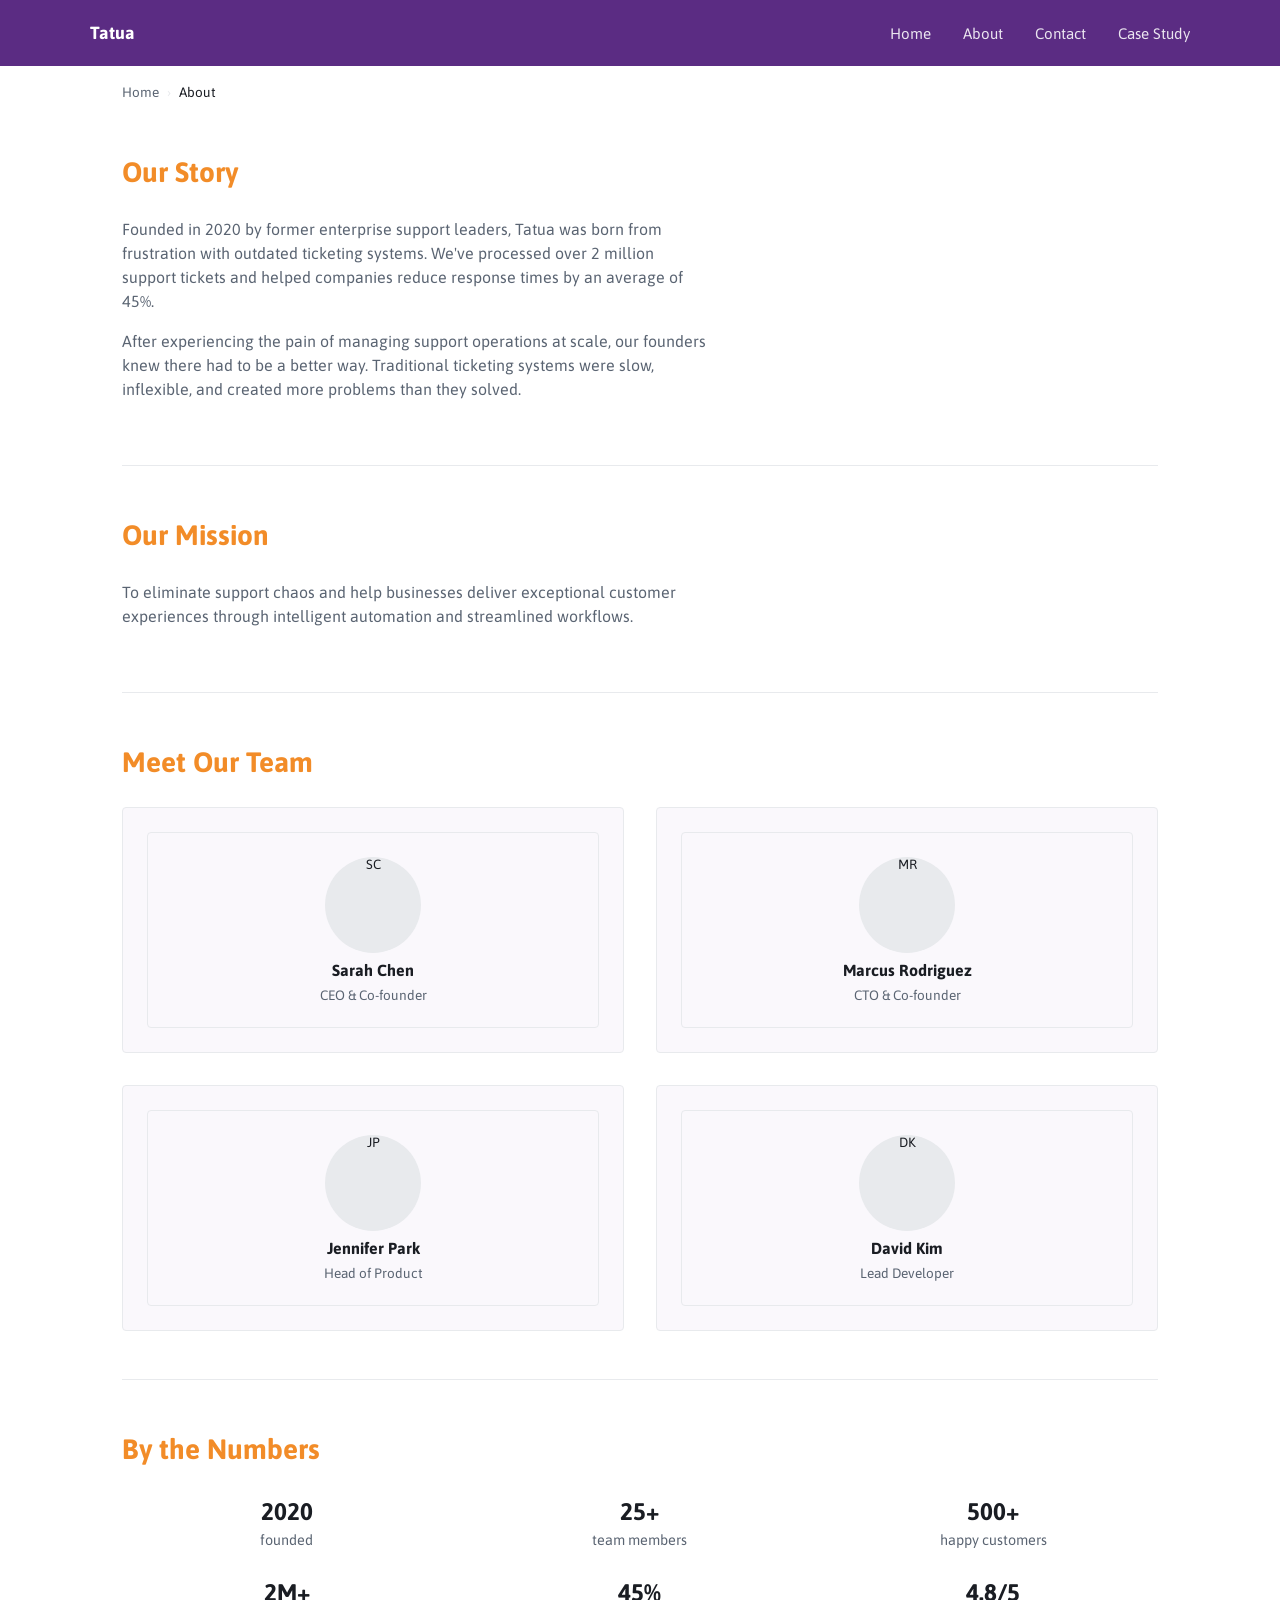
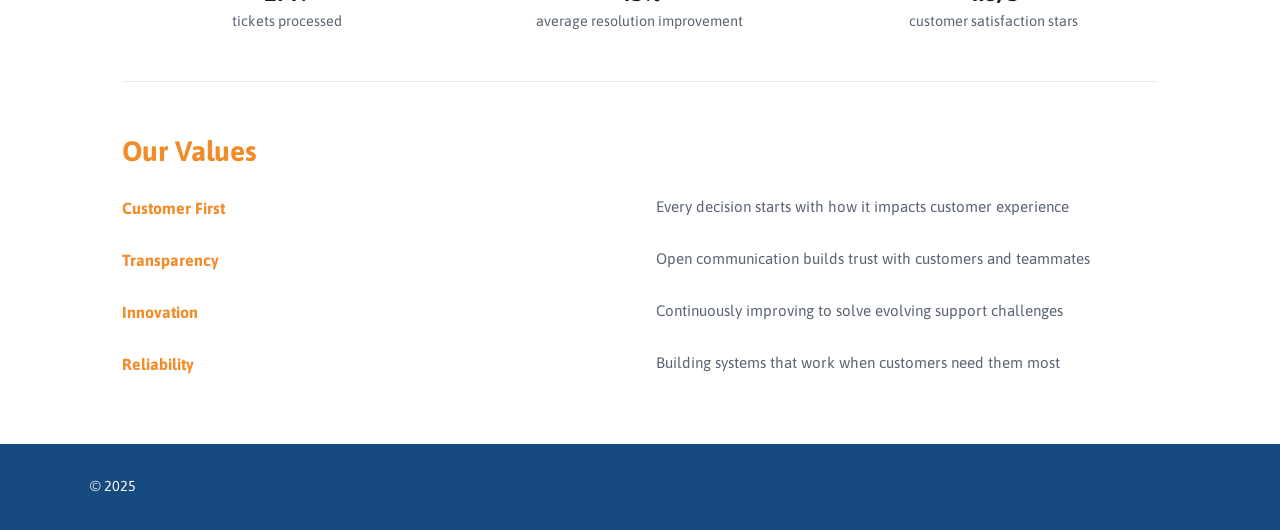
==== commit 12ef9574: "Add team member popup dialogs with initials avatars" ====
--- a/pages/about.html
+++ b/pages/about.html
@@ -19,12 +19,12 @@
 </head>
 
 <body>
-    
-
-   
-    
-
-    
+
+
+
+
+
+
 
     <header>
         <nav>
@@ -65,69 +65,117 @@
 
         <section id="team">
             <h2>Meet Our Team</h2>
-            <ul>
-                <li>
-                    <h3>Sarah Chen</h3>
-                    <dl>
-                        <dt>Title</dt>
-                        <dd>CEO &amp; Co-founder</dd>
-                        <dt>Background</dt>
-                        <dd>Former Head of Support at TechCorp</dd>
-                        <dt>Experience</dt>
-                        <dd>10+ years in customer success</dd>
-                        <dt>Email</dt>
-                        <dd><a href="mailto:sarah@tatua.com">sarah@tatua.com</a></dd>
-                    </dl>
-                    <p>Sarah led support teams of 50+ agents and understands the challenges of scaling customer service
-                        operations.</p>
-                </li>
-                <li>
-                    <h3>Marcus Rodriguez</h3>
-                    <dl>
-                        <dt>Title</dt>
-                        <dd>CTO &amp; Co-founder</dd>
-                        <dt>Background</dt>
-                        <dd>Ex-Senior Engineer at CloudScale</dd>
-                        <dt>Experience</dt>
-                        <dd>Expert in distributed systems</dd>
-                        <dt>Email</dt>
-                        <dd><a href="mailto:marcus@tatua.com">marcus@tatua.com</a></dd>
-                    </dl>
-                    <p>Marcus built high-performance systems serving millions of users and brings that expertise to
-                        support infrastructure.</p>
-                </li>
-                <li>
-                    <h3>Jennifer Park</h3>
-                    <dl>
-                        <dt>Title</dt>
-                        <dd>Head of Product</dd>
-                        <dt>Background</dt>
-                        <dd>Former Product Manager at SupportFlow</dd>
-                        <dt>Experience</dt>
-                        <dd>Specialist in UX design</dd>
-                        <dt>Email</dt>
-                        <dd><a href="mailto:jennifer@tatua.com">jennifer@tatua.com</a></dd>
-                    </dl>
-                    <p>Jennifer designed user experiences for complex enterprise software and focuses on making support
-                        tools intuitive.</p>
-                </li>
-                <li>
-                    <h3>David Kim</h3>
-                    <dl>
-                        <dt>Title</dt>
-                        <dd>Lead Developer</dd>
-                        <dt>Background</dt>
-                        <dd>Full-stack engineer, 8 years experience</dd>
-                        <dt>Experience</dt>
-                        <dd>Open source contributor</dd>
-                        <dt>Email</dt>
-                        <dd><a href="mailto:david@tatua.com">david@tatua.com</a></dd>
-                    </dl>
-                    <p>David contributes to major open source projects and ensures our platform follows industry best
-                        practices.</p>
+            <ul class="team-grid">
+                <li>
+                    <button type="button" class="team-card" data-team-dialog="sarah-chen">
+                        <span class="team-avatar" aria-hidden="true">SC</span>
+                        <span class="team-name">Sarah Chen</span>
+                        <span class="team-title">CEO &amp; Co-founder</span>
+                    </button>
+                </li>
+                <li>
+                    <button type="button" class="team-card" data-team-dialog="marcus-rodriguez">
+                      <span class="team-avatar" aria-hidden="true">MR</span>
+                        <span class="team-name">Marcus Rodriguez</span>
+                        <span class="team-title">CTO &amp; Co-founder</span>
+                    </button>
+                </li>
+                <li>
+                    <button type="button" class="team-card" data-team-dialog="jennifer-park">
+                       <span class="team-avatar" aria-hidden="true">JP</span>
+                        <span class="team-name">Jennifer Park</span>
+                        <span class="team-title">Head of Product</span>
+                    </button>
+                </li>
+                <li>
+                    <button type="button" class="team-card" data-team-dialog="david-kim">
+                       <span class="team-avatar" aria-hidden="true">DK</span>
+                        <span class="team-name">David Kim</span>
+                        <span class="team-title">Lead Developer</span>
+                    </button>
                 </li>
             </ul>
         </section>
+
+        <!-- Team member dialogs -->
+        <dialog class="team-dialog" id="dialog-sarah-chen" aria-labelledby="dialog-sarah-chen-name">
+            <form method="dialog">
+                <button type="submit" class="dialog-close" aria-label="Close">&times;</button>
+            </form>
+            <img class="team-avatar team-avatar-lg" src="../assets/team/sarah-chen.jpg" alt="" width="120" height="120">
+            <h3 id="dialog-sarah-chen-name">Sarah Chen</h3>
+            <p class="dialog-title">CEO &amp; Co-founder</p>
+            <dl>
+                <dt>Background</dt>
+                <dd>Former Head of Support at TechCorp</dd>
+                <dt>Experience</dt>
+                <dd>10+ years in customer success</dd>
+                <dt>Email</dt>
+                <dd><a href="mailto:sarah@tatua.com">sarah@tatua.com</a></dd>
+            </dl>
+            <p>Sarah led support teams of 50+ agents and understands the challenges of scaling customer service
+                operations.</p>
+        </dialog>
+
+        <dialog class="team-dialog" id="dialog-marcus-rodriguez" aria-labelledby="dialog-marcus-rodriguez-name">
+            <form method="dialog">
+                <button type="submit" class="dialog-close" aria-label="Close">&times;</button>
+            </form>
+            <img class="team-avatar team-avatar-lg" src="../assets/team/marcus-rodriguez.jpg" alt="" width="120"
+                height="120">
+            <h3 id="dialog-marcus-rodriguez-name">Marcus Rodriguez</h3>
+            <p class="dialog-title">CTO &amp; Co-founder</p>
+            <dl>
+                <dt>Background</dt>
+                <dd>Ex-Senior Engineer at CloudScale</dd>
+                <dt>Experience</dt>
+                <dd>Expert in distributed systems</dd>
+                <dt>Email</dt>
+                <dd><a href="mailto:marcus@tatua.com">marcus@tatua.com</a></dd>
+            </dl>
+            <p>Marcus built high-performance systems serving millions of users and brings that expertise to support
+                infrastructure.</p>
+        </dialog>
+
+        <dialog class="team-dialog" id="dialog-jennifer-park" aria-labelledby="dialog-jennifer-park-name">
+            <form method="dialog">
+                <button type="submit" class="dialog-close" aria-label="Close">&times;</button>
+            </form>
+            <img class="team-avatar team-avatar-lg" src="../assets/team/jennifer-park.jpg" alt="" width="120"
+                height="120">
+            <h3 id="dialog-jennifer-park-name">Jennifer Park</h3>
+            <p class="dialog-title">Head of Product</p>
+            <dl>
+                <dt>Background</dt>
+                <dd>Former Product Manager at SupportFlow</dd>
+                <dt>Experience</dt>
+                <dd>Specialist in UX design</dd>
+                <dt>Email</dt>
+                <dd><a href="mailto:jennifer@tatua.com">jennifer@tatua.com</a></dd>
+            </dl>
+            <p>Jennifer designed user experiences for complex enterprise software and focuses on making support tools
+                intuitive.
+            </p>
+        </dialog>
+
+        <dialog class="team-dialog" id="dialog-david-kim" aria-labelledby="dialog-david-kim-name">
+            <form method="dialog">
+                <button type="submit" class="dialog-close" aria-label="Close">&times;</button>
+            </form>
+            <img class="team-avatar team-avatar-lg" src="../assets/team/david-kim.jpg" alt="" width="120" height="120">
+            <h3 id="dialog-david-kim-name">David Kim</h3>
+            <p class="dialog-title">Lead Developer</p>
+            <dl>
+                <dt>Background</dt>
+                <dd>Full-stack engineer, 8 years experience</dd>
+                <dt>Experience</dt>
+                <dd>Open source contributor</dd>
+                <dt>Email</dt>
+                <dd><a href="mailto:david@tatua.com">david@tatua.com</a></dd>
+            </dl>
+            <p>David contributes to major open source projects and ensures our platform follows industry best practices.
+            </p>
+        </dialog>
 
         <section id="company-stats">
             <h2>By the Numbers</h2>
@@ -162,6 +210,7 @@
     </footer>
 
     <script src="settings.js"></script>
+    <script src="team-dialog.js"></script>
 
 </body>
 
--- a/pages/about.css
+++ b/pages/about.css
@@ -259,6 +259,145 @@
     opacity: 1;
 }
 
+/* ---------- Team cards ---------- */
+
+.team-grid {
+    list-style: none;
+    margin: 0;
+    padding: 0;
+    display: grid;
+    grid-template-columns: repeat(4, 1fr);
+    gap: calc(1.5rem * var(--space-scale));
+}
+
+.team-card {
+    width: 100%;
+    display: flex;
+    flex-direction: column;
+    align-items: center;
+    text-align: center;
+    gap: 0.5rem;
+    background: var(--color-surface);
+    border: 1px solid var(--color-border);
+    border-radius: var(--radius-base);
+    padding: calc(1.5rem * var(--space-scale));
+    cursor: pointer;
+    font-family: inherit;
+    color: inherit;
+    transition: border-color 0.15s ease, transform 0.15s ease;
+}
+
+.team-card:hover,
+.team-card:focus-visible {
+    border-color: var(--color-accent);
+    transform: translateY(-2px);
+}
+
+.team-avatar {
+    width: 96px;
+    height: 96px;
+    border-radius: 50%;
+    object-fit: cover;
+    background: var(--color-border);
+}
+
+.team-name {
+    font-weight: 700;
+    font-size: 1rem;
+}
+
+.team-title {
+    font-size: 0.85rem;
+    color: var(--color-muted);
+}
+
+/* ---------- Team dialog ---------- */
+
+.team-dialog {
+    max-width: 420px;
+    width: 90vw;
+    border: 1px solid var(--color-border);
+    border-radius: var(--radius-base);
+    padding: calc(2rem * var(--space-scale));
+    background: var(--color-bg);
+    color: var(--color-text);
+}
+
+.team-dialog::backdrop {
+    background: rgba(0, 0, 0, 0.4);
+}
+
+.team-dialog form {
+    display: flex;
+    justify-content: flex-end;
+    margin: 0 0 0.5rem;
+}
+
+.dialog-close {
+    border: none;
+    background: transparent;
+    font-size: 1.5rem;
+    line-height: 1;
+    cursor: pointer;
+    color: var(--color-muted);
+    padding: 0;
+}
+
+.dialog-close:hover,
+.dialog-close:focus {
+    color: var(--color-accent);
+}
+
+.team-avatar-lg {
+    width: 120px;
+    height: 120px;
+    display: block;
+    margin: 0 auto 1rem;
+}
+
+.team-dialog h3 {
+    text-align: center;
+    margin: 0 0 0.25rem;
+}
+
+.team-dialog .dialog-title {
+    text-align: center;
+    color: var(--color-muted);
+    margin: 0 0 1.25rem;
+}
+
+.team-dialog dl {
+    margin: 0 0 1rem;
+}
+
+.team-dialog dt {
+    font-size: 0.8rem;
+    color: var(--color-muted);
+    margin-top: 0.5rem;
+}
+
+.team-dialog dt:first-child {
+    margin-top: 0;
+}
+
+.team-dialog dd {
+    margin: 0;
+    font-size: 0.95rem;
+}
+
+.team-dialog dd a {
+    color: var(--color-accent);
+    text-decoration: none;
+}
+
+.team-dialog>p {
+    font-size: 0.9rem;
+    color: var(--color-muted);
+    margin: 0;
+    border-top: 1px solid var(--color-border);
+    padding-top: 0.75rem;
+}
+
 /* ---------- Responsive ---------- */
 
 @media (max-width: 700px) {
